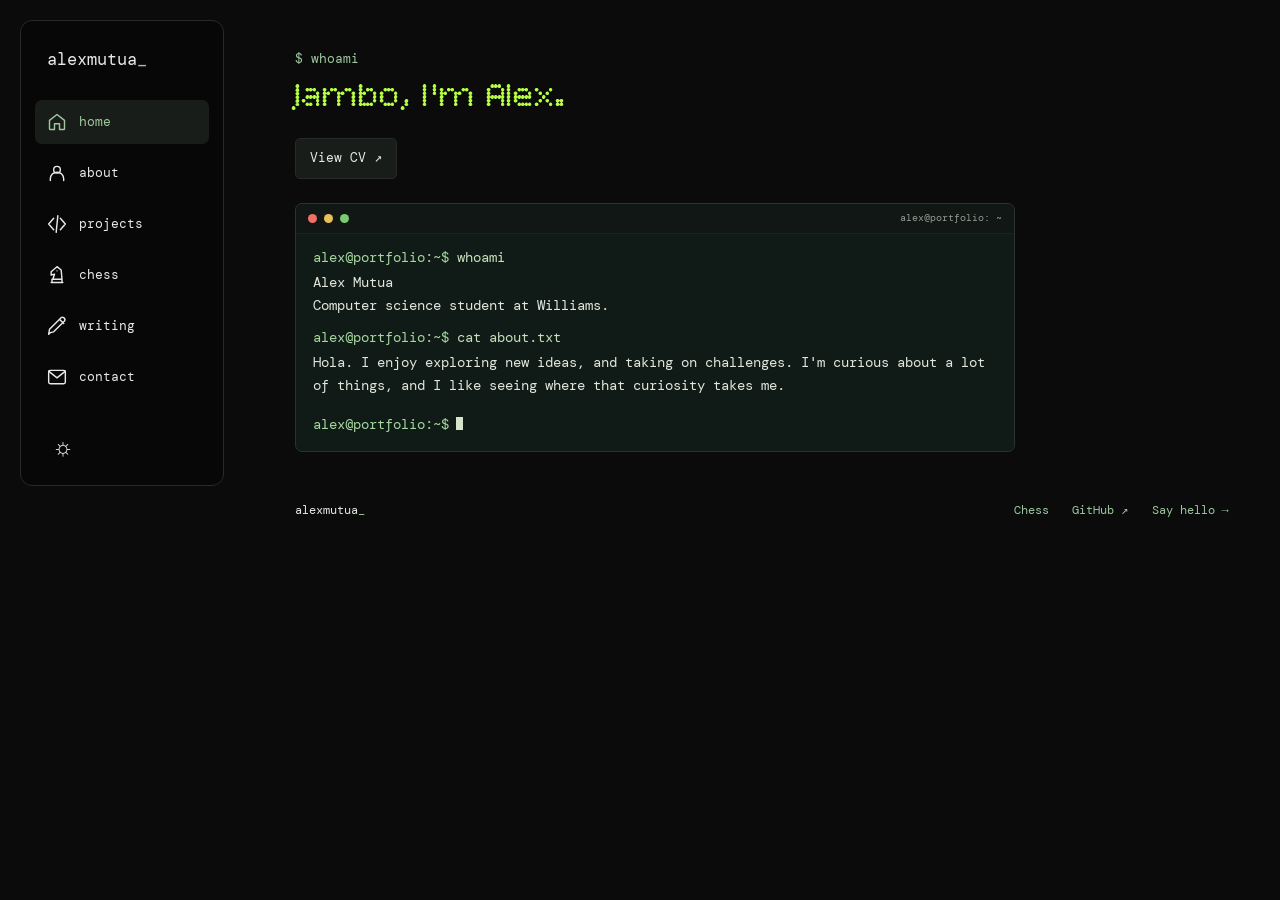
==== index.html @ 9ac50ad3 "Make pixel headings lime green across portfolio" ====
<!DOCTYPE html>
<html lang="en" data-theme="dark">
<head>
  <meta charset="UTF-8">
  <meta name="viewport" content="width=device-width, initial-scale=1">
  <title>Home · Alex Mutua</title>
  <link rel="stylesheet" href="/portfolio.css?v=20261120-sidebar">
  <link rel="stylesheet" href="/site-pages.css?v=20261023-layout">
  <script src="/portfolio.js?v=20261120-about" defer></script>
  <script src="/site-theme.js?v=20261120" defer></script>
  <script src="/site-navigation.js" defer></script>
  <link rel="stylesheet" href="/simple.css?v=20261120-lime">
</head>
<body class="layout-home">
<a class="skip-link" href="#main">Skip to content</a>
<header class="site-header wrap">
  <a class="wordmark" href="/">alexmutua<span>_</span></a>
  <button class="navigation-toggle" type="button" aria-expanded="false" aria-controls="site-navigation" hidden>Menu <span aria-hidden="true">☰</span></button>
  <nav id="site-navigation" aria-label="Main navigation">
    <a href="/" aria-current="page"><svg viewBox="0 0 24 24" width="20" height="20" fill="none" stroke="currentColor" stroke-width="1.7" stroke-linecap="round" stroke-linejoin="round" aria-hidden="true"><path d="m3 10 9-7 9 7v10a1 1 0 0 1-1 1h-5v-7H9v7H4a1 1 0 0 1-1-1Z"/></svg><span>home</span></a>
    <a href="/about/"><svg viewBox="0 0 24 24" width="20" height="20" fill="none" stroke="currentColor" stroke-width="1.7" stroke-linecap="round" stroke-linejoin="round" aria-hidden="true"><circle cx="12" cy="8" r="4"/><path d="M4 21v-2a8 8 0 0 1 16 0v2"/></svg><span>about</span></a>
    <a href="/projects/"><svg viewBox="0 0 24 24" width="20" height="20" fill="none" stroke="currentColor" stroke-width="1.7" stroke-linecap="round" stroke-linejoin="round" aria-hidden="true"><path d="m8 5-6 7 6 7m8-14 6 7-6 7m-3-17-2 20"/></svg><span>projects</span></a>
    <a href="/chess/"><svg viewBox="0 0 24 24" width="20" height="20" fill="none" stroke="currentColor" stroke-width="1.7" stroke-linecap="round" stroke-linejoin="round" aria-hidden="true"><path d="M5 21h14M6 17h12v4H6Zm1 0 2-6-4 1V8l7-6 5 4 1 11M12 7h.01"/></svg><span>chess</span></a>
    <a href="/writing/"><svg viewBox="0 0 24 24" width="20" height="20" fill="none" stroke="currentColor" stroke-width="1.7" stroke-linecap="round" stroke-linejoin="round" aria-hidden="true"><path d="m15 4 5 5M4 20l4-1L21 6a2 2 0 0 0-5-3L3 16l-1 6Z"/></svg><span>writing</span></a>
    <a href="/contact/"><svg viewBox="0 0 24 24" width="20" height="20" fill="none" stroke="currentColor" stroke-width="1.7" stroke-linecap="round" stroke-linejoin="round" aria-hidden="true"><rect x="2" y="4" width="20" height="16" rx="2"/><path d="m2 5 10 8L22 5"/></svg><span>contact</span></a>
  </nav>
  <button class="theme-toggle" type="button" aria-label="Switch to dark theme" aria-pressed="false" title="Switch theme"><span aria-hidden="true">☾</span></button>
</header>
<main id="main"><section class="hero" id="home" aria-labelledby="intro-heading">
<div class="hero-inner wrap">
<div class="intro"><p class="command">$ whoami</p><h1 id="intro-heading">Jambo, I'm Alex.</h1><div class="hero-links"><a class="primary-link" href="/assets/alex-mutua-cv.pdf" target="_blank" rel="noopener noreferrer" aria-label="View CV (PDF, opens in a new tab)">View CV ↗</a></div></div>
<div class="home-terminal">
<section class="terminal" aria-label="Interactive portfolio terminal">
<div class="terminal-bar" aria-hidden="true"><i></i><i></i><i></i><span>alex@portfolio: ~</span></div>
<div class="terminal-body">
<div id="terminal-history" role="log" aria-live="polite" aria-relevant="additions">
<p><span class="prompt">alex@portfolio:~$</span> whoami</p><p class="terminal-answer">Alex Mutua<br>Computer science student at Williams.</p>
<p><span class="prompt">alex@portfolio:~$</span> cat about.txt</p><p class="terminal-answer">Hola. I enjoy exploring new ideas, and taking on challenges. I'm curious about a lot of things, and I like seeing where that curiosity takes me.</p>
</div>
<form id="terminal-form" autocomplete="off"><label class="prompt" for="terminal-input">alex@portfolio:~$</label><span class="terminal-entry"><input id="terminal-input" name="command" aria-label="Terminal command" spellcheck="false" autocapitalize="off" maxlength="100"><span class="cursor" aria-hidden="true"></span></span></form>
</div></section>
</div>
</div>
</section>
</main>
<footer class="site-footer wrap"><a href="/">alexmutua<span>_</span></a><div><a href="/chess/">Chess</a><a href="https://github.com/alexprofmutua" target="_blank" rel="noreferrer">GitHub ↗</a><a href="/contact/">Say hello →</a></div></footer>
</body>
</html>
---- portfolio.css ----
@import url('https://fonts.googleapis.com/css2?family=DM+Mono:wght@400;500&family=Libre+Caslon+Display&display=swap');
:root{
  color-scheme:light;
  --paper:#f7f5f0;
  --ink:#15201d;
  --body:#343b38;
  --green:#286045;
  --line:#e3e2db;
  --tag:#eeece6;
  --container-home:1320px;
  --container-projects:1480px;
  --container-about:1200px;
  --container-chess:1360px;
  --container-writing:1200px;
  --container-contact:1040px;
  --container-detail:1200px;
  --container-reading:820px;
  --page-gutter:clamp(20px,4vw,64px);
  --reading-measure:72ch;
  --mono:'DM Mono','Courier New',monospace;
  --serif:'Libre Caslon Display',Georgia,serif
}
*{
  box-sizing:border-box
}
html{
  scroll-behavior:smooth;
  scroll-padding-top:28px
}
body{
  margin:0;
  background:var(--paper);
  color:var(--ink);
  font-family:var(--mono);
  font-size:14px;
  line-height:1.7
}
a{
  color:var(--green);
  text-decoration:none
}
a:hover{
  text-decoration:underline;
  text-underline-offset:5px
}
button,input{
  font:inherit
}
a:focus-visible,button:focus-visible,input:focus-visible{
  outline:2px solid var(--green);
  outline-offset:5px
}
button{
  cursor:pointer
}
h1,h2,h3,p,blockquote{
  margin:0
}
h1,h2{
  font-family:var(--serif);
  font-weight:400;
  line-height:1.12;
  letter-spacing:0
}
h3{
  font-size:14px;
  font-weight:500;
  line-height:1.5
}
.layout-home{--container-max:var(--container-home)}
.layout-projects{--container-max:var(--container-projects)}
.layout-about{--container-max:var(--container-about)}
.layout-chess{--container-max:var(--container-chess)}
.layout-writing{--container-max:var(--container-writing)}
.layout-contact{--container-max:var(--container-contact)}
.layout-project-detail{--container-max:var(--container-detail)}
.wrap,.layout-projects .page-shell{
  width:min(var(--container-max,var(--container-home)),calc(100% - var(--page-gutter) * 2));
  margin-inline:auto
}
.skip-link{
  position:fixed;
  top:8px;
  left:8px;
  transform:translateY(-160%);
  padding:10px;
  background:var(--paper);
  z-index:10
}
.skip-link:focus{
  transform:translateY(0)
}
.site-header{
  display:flex;
  align-items:center;
  gap:26px;
  height:76px
}
.wordmark{
  font-size:17px;
  color:var(--ink)
}
.wordmark span,.site-footer>a span{
  color:var(--green)
}
.site-header nav{
  display:flex;
  gap:27px;
  margin-left:auto;
  align-items:center;
  font-size:12px
}
.site-header nav a{
  color:var(--ink)
}
.site-header nav a[aria-current]{
  color:var(--green)
}
.theme-toggle{
  border:0;
  background:none;
  color:var(--ink);
  width:28px;
  height:32px;
  font-size:25px;
  padding:0;
  display:grid;
  place-items:center
}
.hero{
  position:relative;
  isolation:isolate;
  min-height:475px;
  overflow:hidden
}
.hero-inner{
  display:grid;
  grid-template-columns:1.12fr 1fr;
  gap:70px;
  padding-top:29px;
  padding-bottom:150px;
  align-items:center
}
.command,.section-label{
  color:var(--green);
  font-size:13px
}
.command{
  margin-bottom:8px
}
h1{
  font-size:76px;
  white-space:nowrap
}
.intro-copy{
  font-size:19px;
  line-height:1.55;
  max-width:440px;
  margin-top:15px;
  color:var(--body)
}
.hero-links{
  display:flex;
  align-items:center;
  gap:32px;
  margin-top:29px;
  font-size:13px
}
.hero-links a{
  white-space:nowrap
}
.primary-link{
  background:#11291e;
  color:#fff;
  padding:12px 22px;
  border:1px solid #122f20;
  border-radius:5px
}
.primary-link:hover{
  background:#244936;
  text-decoration:none
}
.terminal{
  background:#101a16;
  border:1px solid #28352e;
  border-radius:7px;
  box-shadow:0 12px 26px #12281c26;
  overflow:hidden;
  color:#c5e0bb;
  min-width:0;
  align-self:start;
  font-size:12px;
  line-height:1.65
}
.terminal-bar{
  height:30px;
  border-bottom:1px solid #ffffff0c;
  display:flex;
  align-items:center;
  gap:7px;
  padding:0 12px;
  background:#101714
}
.terminal-bar i{
  height:9px;
  width:9px;
  border-radius:50%;
  background:#ef7065
}
.terminal-bar i:nth-child(2){
  background:#e8c05b
}
.terminal-bar i:nth-child(3){
  background:#78cb71
}
.terminal-bar>span{
  margin-left:auto;
  color:#8f9d93;
  font-size:10px
}
.terminal-body{
  padding:12px 17px 15px
}
.terminal-answer{
  color:#e2e6dc;
  margin:2px 0 9px
}
.prompt{
  color:#a4d79f
}
.terminal-files{
  color:#96cabe;
  margin:2px 0 9px
}
#terminal-history{
  max-height:244px;
  overflow:auto;
  scrollbar-width:thin
}
#terminal-form{
  display:flex;
  align-items:center;
  gap:7px;
  margin-top:7px
}
#terminal-form label{
  white-space:nowrap
}
.terminal-entry{
  position:relative;
  flex:1;
  min-width:0
}
#terminal-input{
  display:block;
  width:100%;
  border:0;
  background:transparent;
  color:#e2e6dc;
  padding:0;
  outline-offset:2px;
  caret-color:#e2e6dc
}
.cursor{
  position:absolute;
  left:0;
  top:4px;
  width:7px;
  height:13px;
  background:#d5e5cc;
  pointer-events:none;
  animation:blink 1.15s steps(1) infinite
}
#terminal-input:focus+.cursor,#terminal-input.has-value+.cursor{
  display:none
}
@keyframes blink{
  50%{
    opacity:0
  }
}
.mountain-scene{
  position:absolute;
  bottom:0;
  left:0;
  right:0;
  height:190px;
  background:url('assets/mountain-panorama.png') center 75%/cover no-repeat;
  z-index:-1;
  mix-blend-mode:multiply
}
.section{
  padding:34px 0 37px;
  border-bottom:1px solid var(--line)
}
.section-label{
  margin-bottom:11px
}
h2{
  font-size:39px
}
.about{
  display:grid;
  grid-template-columns:1.42fr 1fr;
  gap:66px;
  padding-top:34px
}
.about-copy h2{
  max-width:560px
}
.about-copy>p:not(.section-label),.writing>div>p:not(.section-label){
  margin-top:22px;
  color:var(--body);
  line-height:1.8;
  max-width:575px
}
.text-link{
  display:inline-block;
  margin-top:24px;
  font-size:13px
}
.interests{
  margin-top:23px;
  border-left:1px solid var(--line);
  padding-left:47px;
  display:grid;
  gap:21px
}
.interest{
  display:grid;
  grid-template-columns:26px 1fr;
  gap:22px
}
.interest-icon{
  font-size:18px;
  line-height:1.35;
  color:var(--green)
}
.chess-icon{
  font-size:28px
}
.interest p{
  font-size:12px;
  line-height:1.65;
  margin-top:4px;
  color:var(--body)
}
.interest a{
  font-size:11px;
  display:inline-block;
  margin-top:4px
}
.section-heading{
  display:flex;
  align-items:center;
  justify-content:space-between;
  gap:20px;
  margin-bottom:25px
}
.section-heading>a{
  font-size:12px;
  white-space:nowrap
}
.project-list{
  display:grid;
  grid-template-columns:repeat(3,minmax(0,1fr));
  gap:20px
}
.project{
  min-width:0;
  padding-right:20px;
  border-right:1px solid var(--line)
}
.project:last-child{
  padding-right:0;
  border-right:0
}
.project-image{
  display:flex;
  height:114px;
  align-items:center;
  background:#111c17;
  border:1px solid #273c31;
  border-radius:5px;
  overflow:hidden
}
.project-image img{
  width:100%;
  height:100%;
  object-fit:cover;
  object-position:top;
  transition:opacity .2s
}
.terminal-preview img{
  height:auto;
  object-fit:contain
}
.project-image:hover img{
  opacity:.85
}
.project h3{
  margin:10px 6px 4px
}
.project h3 a{
  display:flex;
  justify-content:space-between;
  gap:8px;
  color:var(--ink)
}
.project h3 span{
  color:var(--green);
  font-size:19px;
  line-height:1
}
.project>p{
  font-size:12px;
  line-height:1.7;
  margin:0 6px;
  color:var(--body)
}
.tags{
  display:flex;
  flex-wrap:wrap;
  gap:7px;
  padding:0;
  margin:12px 6px 0;
  list-style:none
}
.tags li{
  background:var(--tag);
  border-radius:12px;
  font-size:10px;
  padding:0 8px;
  color:var(--body)
}
.writing{
  display:grid;
  grid-template-columns:1.8fr 1fr;
  gap:55px;
  padding-top:27px;
  padding-bottom:33px
}
.writing h2{
  font-size:38px
}
.writing>div>p:not(.section-label){
  margin-top:16px
}
.writing .text-link{
  margin-top:12px
}
.writing blockquote{
  align-self:center;
  border-left:1px solid var(--green);
  padding:0 0 0 32px
}
.writing blockquote p{
  font-family:var(--serif);
  font-size:29px;
  font-style:italic;
  line-height:1.3
}
.writing cite{
  display:block;
  margin-top:15px;
  color:#69746b;
  font-size:11px;
  font-style:normal
}
.site-footer{
  display:flex;
  align-items:center;
  justify-content:space-between;
  padding-block:24px 30px;
  font-size:11px
}
.site-footer>a{
  color:var(--ink)
}
.site-footer>div{
  display:flex;
  gap:23px
}
html[data-theme='dark']{
  color-scheme:dark;
  --paper:#131a16;
  --ink:#e9ede5;
  --body:#bac5b9;
  --green:#a4c7a4;
  --line:#2c382f;
  --tag:#253028
}
html[data-theme='dark'] .mountain-scene{
  opacity:.28;
  mix-blend-mode:luminosity
}
html[data-theme='dark'] .primary-link{
  border-color:#54715a;
  background:#243d2b
}
@media(min-width:1450px){
  .hero-inner{
    padding-top:44px;
    padding-bottom:165px
  }
  .hero{
    min-height:500px
  }
}
@media(max-width:1000px){
  .hero-inner{
    gap:35px;
    grid-template-columns:1fr 1fr
  }
  h1{
    font-size:60px
  }
  .intro-copy{
    font-size:16px
  }
  .hero-links{
    gap:16px;
    font-size:11px
  }
  .primary-link{
    padding:11px 15px
  }
  .about{
    gap:35px
  }
  .interests{
    padding-left:28px
  }
  .interest{
    gap:12px
  }
  h2{
    font-size:34px
  }
  .writing{
    gap:30px
  }
  .writing h2{
    font-size:34px
  }
  .project h3{
    font-size:12px
  }
}
@media(max-width:720px){
  .site-header{
    height:auto;
    min-height:72px;
    flex-wrap:wrap;
    gap:12px;
    padding-top:16px;
    padding-bottom:12px
  }
  .site-header nav{
    order:3;
    width:100%;
    justify-content:space-between;
    gap:8px;
    font-size:11px
  }
  .theme-toggle{
    margin-left:auto
  }
  .hero-inner{
    grid-template-columns:1fr;
    gap:30px;
    padding-top:30px;
    padding-bottom:123px
  }
  .hero{
    min-height:0
  }
  h1{
    font-size:60px;
    white-space:normal
  }
  .intro-copy{
    font-size:17px;
    max-width:430px
  }
  .hero-links{
    gap:24px;
    font-size:12px;
    margin-top:24px
  }
  .terminal{
    width:100%;
    max-width:460px;
    min-height:275px
  }
  .terminal-body{
    font-size:12px
  }
  .mountain-scene{
    height:120px
  }
  .about{
    grid-template-columns:1fr;
    gap:25px
  }
  .interests{
    margin:0;
    padding-left:0;
    border:0;
    gap:20px
  }
  .interest{
    grid-template-columns:28px 1fr;
    gap:14px
  }
  .about-copy>p:not(.section-label){
    margin-top:17px
  }
  .section{
    padding-block:30px
  }
  h2,.writing h2{
    font-size:34px
  }
  .section-heading{
    align-items:start;
    flex-direction:column;
    gap:10px;
    margin-bottom:20px
  }
  .project-list{
    grid-template-columns:1fr;
    gap:25px
  }
  .project{
    padding:0 0 24px;
    border:0;
    border-bottom:1px solid var(--line)
  }
  .project:last-child{
    padding:0;
    border:0
  }
  .project-image{
    height:160px
  }
  .project h3{
    font-size:15px
  }
  .project>p{
    font-size:13px
  }
  .tags{
    margin-top:10px
  }
  .writing{
    grid-template-columns:1fr;
    gap:30px
  }
  .writing blockquote{
    padding-left:22px;
    max-width:370px
  }
  .site-footer{
    gap:15px;
    flex-wrap:wrap
  }
}
@media(prefers-reduced-motion:reduce){
  html{
    scroll-behavior:auto
  }
  *,*::before,*::after{
    animation:none!important;
    transition:none!important
  }
  .cursor{
    opacity:1
  }
}

/* Portfolio sidebar, shared by every published route. */
.skip-link { z-index: 30; }
.site-header nav a {
  display: flex;
  align-items: center;
  gap: 12px;
  min-height: 44px;
  border-radius: 7px;
  padding: 10px 12px;
}
.site-header nav svg { flex: 0 0 20px; }
.site-header nav a:hover { background: var(--tag); text-decoration: none; }
.site-header nav a[aria-current="page"] { background: var(--tag); color: var(--green); }
.navigation-toggle {
  color: var(--ink);
  background: none;
  border: 1px solid var(--line);
  border-radius: 6px;
  padding: 9px 12px;
  min-height: 44px;
  display: flex;
  align-items: center;
  gap: 10px;
}
.navigation-toggle[hidden] { display: none; }
.site-header .theme-toggle { width: 44px; height: 44px; }
@media (min-width: 1101px) {
  body { padding-left: 244px; }
  .site-header.wrap {
    position: fixed;
    inset: 20px auto auto 20px;
    z-index: 20;
    width: 204px;
    height: auto;
    max-height: calc(100dvh - 40px);
    overflow-y: auto;
    margin: 0;
    padding: 24px 14px 16px;
    display: flex;
    flex-direction: column;
    align-items: stretch;
    gap: 26px;
    border: 1px solid var(--line);
    border-radius: 12px;
    background: var(--paper);
  }
  .site-header .wordmark { padding-inline: 12px; }
  .site-header nav {
    display: flex;
    flex-direction: column;
    align-items: stretch;
    gap: 7px;
    margin: 0;
    font-size: 13px;
  }
  .site-header .theme-toggle { margin: 0 0 0 6px; }
  .site-header .navigation-toggle { display: none; }
  .layout-home .hero-inner { padding-top: 64px; gap: 36px; }
  .layout-home .hero h1 { font-size: clamp(44px, 4.7vw, 76px); }
}
@media (max-width: 1100px) {
  .site-header.wrap {
    height: auto;
    min-height: 76px;
    display: flex;
    flex-wrap: wrap;
    align-items: center;
    gap: 12px;
    padding-block: 12px;
  }
  .site-header .wordmark { margin-right: auto; }
  .site-header .theme-toggle { margin-left: 0; }
  .site-header nav {
    order: 3;
    width: 100%;
    margin: 0;
    display: grid;
    grid-template-columns: repeat(3, minmax(0, 1fr));
    gap: 4px;
    padding-block: 8px;
    border-top: 1px solid var(--line);
  }
  .site-header nav a { font-size: 12px; }
  .navigation-ready .site-header nav[hidden] { display: none; }
}
@media (max-width: 420px) {
  .site-header nav { grid-template-columns: repeat(2, minmax(0, 1fr)); }
}
---- simple.css ----
@font-face {
  font-family: 'Bitcount Prop Single';
  src: url('/assets/fonts/bitcount-prop-single-latin.woff2') format('woff2');
  font-weight: 400;
  font-style: normal;
  font-display: swap;
}
/* Quiet, list-based pages using the existing navigation and content. */
html[data-theme='dark'] {
  --paper: #0b0b0b;
  --ink: #e8e8e6;
  --body: #bdbfba;
  --green: #9dc79f;
  --line: #272a27;
  --tag: #191d19;
}
:root { --heading: 'Bitcount Prop Single', var(--mono); --serif: var(--heading); }
body { font-size: 14px; }
.sr-only { position: absolute; width: 1px; height: 1px; padding: 0; margin: -1px; overflow: hidden; clip-path: inset(50%); white-space: nowrap; border: 0; }
h1, h2, h3, h4, h5, h6 { font-family: var(--heading); font-weight: 400; }
.page-main, .project-detail { padding-top: 40px; }
.page-title, .page-hero h1, .project-detail h1, .projects-heading h1 { font-size: 28px; line-height: 1.4; }
.about-page h2, .project-detail section h2, .writing-page .currently-exploring h2,
.writing-page .writing-archive > h2, .article-page .article-body h2,
.replay-heading h2, .section h2 { font-size: 20px; line-height: 1.5; }
.about-page .page-hero, .chess-page .page-hero { display: block; margin-bottom: 28px; }
.layout-home .hero { min-height: 0; }
.layout-home .hero-inner { display: block; padding-block: 48px 28px; }
.layout-home .hero h1 { font-size: 36px; white-space: normal; }
.hero-links { margin-top: 20px; }
.primary-link, html[data-theme='dark'] .primary-link {
  display: inline-block;
  padding: 8px 14px;
  background: var(--tag);
  border-color: var(--line);
  color: var(--ink);
}
.home-terminal { margin-top: 24px; max-width: 720px; }
.home-terminal .terminal { margin-top: 10px; box-shadow: none; font-size: 14px; }
.section { padding-block: 26px; }
.section-heading { align-items: baseline; flex-wrap: wrap; gap: 8px 20px; margin-bottom: 12px; }
.section-label { font-size: 12px; }
.home-featured .project-list { display: block; }
.home-featured .project { padding: 16px 0; border: 0; }
.home-featured .project + .project { border-top: 1px solid var(--line); }
.home-featured .project-image { display: none; }
.home-featured .project h3 { margin: 0 0 8px; font-size: 16px; }
.home-featured .project p { margin: 0; }
.home-featured .tags li { background: transparent; padding: 0; }
.project-windows { display: block; }
.project-window { border: 0; border-radius: 0; background: transparent; overflow: visible; }
.project-window + .project-window { border-top: 1px solid var(--line); }
.project-window .window-bar, .project-window .window-preview { display: none; }
.project-window .window-content { display: block; padding: 22px 0; }
.project-window .window-copy { gap: 5px; }
.project-window .window-copy h2 { font-size: 19px; line-height: 1.5; }
.project-window .project-summary { margin-top: 10px; color: var(--body); }
.project-window .window-footer { margin-top: 10px; gap: 8px; }
.project-window .project-kind { color: var(--body); }
.project-technologies { font-size: 12px; }
.detail-screenshot { max-width: 900px; }
.project-detail .detail-summary { font-size: 15px; }
.detail-github { margin-bottom: 20px; }
.project-detail section h3 { font-size: 15px; }
.writing-page .currently-exploring ul { grid-template-columns: 1fr; }
.writing-page .writing-entry h3, .writing-page .writing-entry--featured h3 { font-size: 20px; }
.writing-page .page-lead, .article-page .article-description { font-size: 14px; }
.article-page .article-header h1 { font-size: 28px; }
.chess-page .replay-main { width: 80%; max-width: 420px; margin-inline: auto; }
.chess-page .chess-quote { margin-block: 20px; font-size: 14px; max-width: 70ch; }
.site-header.wrap { box-shadow: none; }
.site-footer { font-size: 12px; }
@media (min-width: 1101px) {
  html[data-theme='dark'] .site-header.wrap { background: #070707; }
  .layout-home .hero-inner { padding-top: 48px; }
}
@media (max-width: 640px) {
  .page-main, .project-detail { padding-top: 24px; }
  .layout-home .hero-inner { padding-top: 28px; }
  .layout-home .hero h1 { font-size: 29px; }
}

.chess-page .game-group h4, .projects-page .card-kicker, .projects-page .stack-row h3, .writing-page .writing-entry h3 { font-family: var(--heading); font-weight: 400; }

/* Compact rows throughout the portfolio. */
.page-main h1, .project-detail h1, .projects-heading h1,
.chess-page .page-hero h1, .article-page .article-header h1 { font-size: 28px; }
.projects-page .stack-row { display: flex; flex-wrap: wrap; gap: 4px 14px; padding-block: 5px; border: 0; }
.projects-page .stack-row h3 { font-size: 15px; }
.projects-page .stack-icon-list, .projects-page .stack-text-list { font-size: 13px; gap: 4px 12px; }
.projects-page .stack-panel { margin-bottom: 24px; }
.projects-heading { margin-bottom: 8px; }
.project-window + .project-window { border: 0; }
.project-window .window-content { padding-block: 8px; font-size: 13px; line-height: 1.8; }
.project-window .window-copy, .project-window .window-copy h2,
.project-window .project-summary, .project-window .window-footer,
.project-window .project-technologies, .project-window .project-actions { display: inline; margin: 0; }
.project-window .window-copy h2 { font-size: 18px; }
.project-window .project-kind { display: none; }
.project-window .project-summary::before,
.project-window .window-footer::before,
.project-window .project-actions::before { content: ' · '; color: var(--green); }
.project-window .project-summary { max-width: none; font-size: 13px; line-height: inherit; }
.project-window .project-technologies, .project-window .project-actions { font-size: 12px; }
.project-window .project-actions a + a { margin-left: 12px; }
.project-window .window-copy h2 { margin-right: 4px; }
.project-detail > p { margin-top: 8px; font-size: 13px; }
.project-detail .detail-summary { font-size: 14px; }
.project-detail .back-link { margin-bottom: 18px; }
.project-detail .detail-github { margin-block: 10px 16px; font-size: 13px; }
.project-detail section { border: 0; padding-block: 12px; }
.project-detail section h2 { font-size: 20px; margin-bottom: 8px; }
.project-detail section h3 { font-size: 17px; margin-block: 12px 5px; }
.project-detail section p, .project-detail section li { font-size: 13px; line-height: 1.8; }
.project-detail section p + p { margin-top: 6px; }
.project-detail section li + li { margin-top: 3px; }
.project-detail .detail-stack > div, .project-detail .source-files div { display: flex; flex-wrap: wrap; gap: 4px 12px; padding-block: 3px; margin-bottom: 0; }
.project-detail .source-files { margin-top: 10px; }
.project-detail .detail-screenshot { display: inline-block; vertical-align: top; width: min(100%, 280px); margin: 8px 16px 8px 0; }
.project-detail .detail-screenshot img { border: 0; border-radius: 0; }
.project-detail .detail-screenshot figcaption { font-size: 11px; margin-top: 5px; }
.writing-page .writing-header .page-lead { margin-top: 10px; font-size: 13px; }
.writing-page .writing-archive { margin-top: 20px; }
.writing-page .writing-empty { border: 0; padding-block: 8px; }
.writing-page .currently-exploring, .writing-page .featured-writing { margin-top: 20px; }
.writing-page .currently-exploring > header { justify-content: flex-start; gap: 12px; margin-bottom: 5px; }
.writing-page .currently-exploring li { display: block; padding-block: 5px; border: 0; }
.writing-page .exploring-status::before { content: ' · '; }
.writing-page .writing-entry { padding-block: 8px; border: 0; }
.writing-page .writing-entry h3, .writing-page .writing-entry--featured h3 { display: inline; font-size: 19px; margin: 0; }
.writing-page .writing-description { display: inline; font-size: 13px; margin: 0; }
.writing-page .writing-description::before { content: ' · '; color: var(--green); }
.writing-page .article-byline { display: block; font-size: 11px; }
.article-page .article-back { margin-bottom: 16px; }
.article-page .article-description, .article-page .article-author { margin-top: 8px; }
.article-page .article-body { margin-top: 22px; font-size: 14px; line-height: 1.8; }
.article-page .article-body > * + * { margin-top: 12px; }
.article-page .article-body h2 { margin-top: 22px; font-size: 20px; }
.article-page .article-body h3 { margin-top: 18px; font-size: 18px; }
.article-page .article-footer { border: 0; margin-top: 22px; padding-top: 0; }
.contact-page .page-lead { margin-top: 10px; font-size: 13px; }
.contact-page .contact-links { margin-top: 20px; }
.contact-page .contact-links > div, .contact-page .contact-links > .contact-email {
  display: flex; flex-wrap: wrap; align-items: baseline; gap: 4px 14px; padding-block: 6px; border: 0;
}
.contact-page .contact-links dt { padding: 0; font-size: 13px; }
.contact-page .contact-links dd { flex: 1; min-width: 0; font-size: 13px; }
.contact-page .email-address { font-size: 13px; }
.contact-page .email-actions { display: inline-flex; gap: 8px; margin: 0 0 0 10px; }
.contact-page .send-email, .contact-page .copy-email { min-height: 36px; padding: 4px 8px; font-size: 12px; }
.contact-page .copy-email-status { min-height: 0; margin: 2px 0 0; }
.contact-page .contact-icon { width: 16px; height: 16px; }
.chess-page .page-hero { margin-bottom: 20px; }
.chess-page .chess-quote { font-size: 14px; line-height: 1.8; }
.chess-page .chess-quote p { font-size: inherit; line-height: inherit; }
.chess-page .replay-section { border: 0; padding-top: 12px; }
.chess-page .replay-heading { margin-bottom: 10px; }
.chess-page .replay-heading h2, .chess-page .game-list-panel > h3 { font-size: 20px; }
.chess-page .replay-sidebar { border: 0; padding-left: 18px; padding-top: 0; }
.chess-page .replay-details { border: 0; padding-top: 10px; }
.chess-page .game-list { padding: 0; }
.chess-page .game-list-item { display: block; padding: 6px 8px; border: 0; }
.chess-page .game-list-title, .chess-page .game-list-event, .chess-page .game-list-opening { display: inline; }
.chess-page .game-list-event::before, .chess-page .game-list-opening::before { content: ' · '; }
.site-footer { border: 0; padding-top: 20px; }
@media (max-width: 640px) {
  .contact-page .contact-links dd { flex-basis: 100%; }
  .contact-page .email-actions { margin-left: 0; margin-top: 5px; display: flex; }
  .chess-page .replay-sidebar { padding-left: 0; }
}

/* Lime accents for the pixel headings. */
:root { --heading-color: #476b00; }
html[data-theme='dark'] { --heading-color: #b6ff45; }
h1, h2, h3, h4, h5, h6,
.projects-page .card-kicker,
.projects-page .stack-row h3,
.writing-page .writing-entry h3,
.article-page .article-body h2,
.article-page .article-body h3,
.article-page .article-body h4,
.article-page .article-body h5,
.article-page .article-body h6,
.chess-page .game-group h4 { color: var(--heading-color); }
h1 a, h2 a, h3 a,
.writing-page .writing-entry h3 a { color: inherit; }
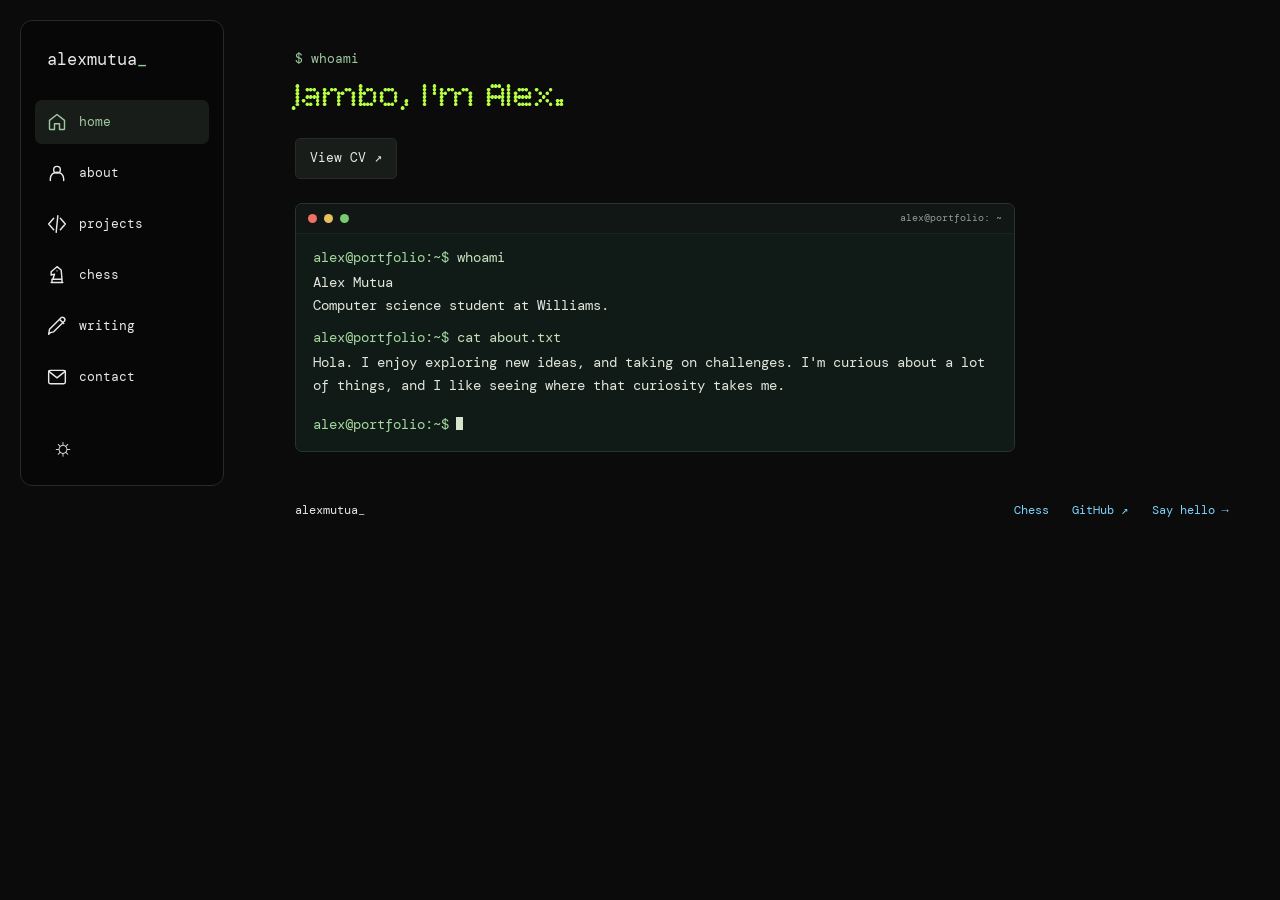
==== commit 9712277d: "Use sky blue for portfolio text links" ====
--- a/index.html
+++ b/index.html
@@ -9,7 +9,7 @@
   <script src="/portfolio.js?v=20261120-about" defer></script>
   <script src="/site-theme.js?v=20261120" defer></script>
   <script src="/site-navigation.js" defer></script>
-  <link rel="stylesheet" href="/simple.css?v=20261120-lime">
+  <link rel="stylesheet" href="/simple.css?v=20261120-blue-links">
 </head>
 <body class="layout-home">
 <a class="skip-link" href="#main">Skip to content</a>
--- a/simple.css
+++ b/simple.css
@@ -184,3 +184,14 @@
 .chess-page .game-group h4 { color: var(--heading-color); }
 h1 a, h2 a, h3 a,
 .writing-page .writing-entry h3 a { color: inherit; }
+
+/* Blue text links stay distinct from the lime headings. */
+:root { --link-color: #075985; }
+html[data-theme='dark'] { --link-color: #7dd3fc; }
+main a:any-link:not(.primary-link):not(.send-email),
+.site-footer div a:any-link { color: var(--link-color); }
+main a:any-link:hover, main a:any-link:focus-visible,
+.site-footer div a:any-link:hover, .site-footer div a:any-link:focus-visible {
+  text-decoration: underline;
+  text-underline-offset: 4px;
+}
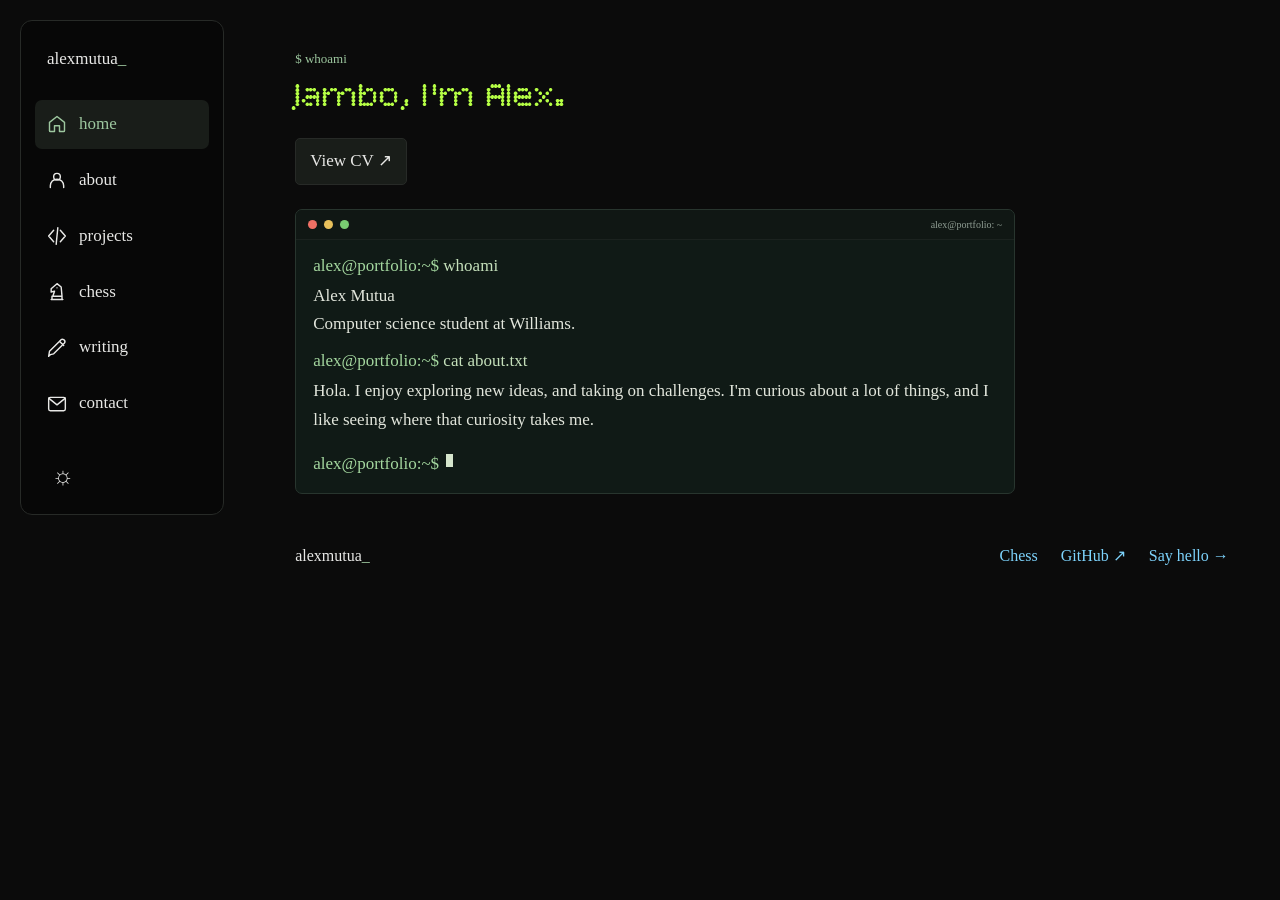
==== commit f935fb9e: "Improve list readability and use Times New Roman body text" ====
--- a/index.html
+++ b/index.html
@@ -9,7 +9,7 @@
   <script src="/portfolio.js?v=20261120-about" defer></script>
   <script src="/site-theme.js?v=20261120" defer></script>
   <script src="/site-navigation.js" defer></script>
-  <link rel="stylesheet" href="/simple.css?v=20261120-blue-links">
+  <link rel="stylesheet" href="/simple.css?v=20261120-reading">
 </head>
 <body class="layout-home">
 <a class="skip-link" href="#main">Skip to content</a>
--- a/simple.css
+++ b/simple.css
@@ -195,3 +195,48 @@
   text-decoration: underline;
   text-underline-offset: 4px;
 }
+
+/* A shared reading face; older components use the mono token for body text. */
+:root {
+  --text-font: 'Times New Roman', Times, serif;
+  --mono: var(--text-font);
+}
+body { font-family: var(--text-font); font-size: 18px; }
+.site-header nav a, .navigation-toggle, .primary-link { font-size: 17px; }
+.site-footer { font-size: 16px; }
+.home-terminal .terminal { font-size: 17px; }
+.projects-page .page-shell { max-width: 940px; }
+.projects-page .stack-row {
+  display: grid;
+  grid-template-columns: 175px minmax(0, 1fr);
+  align-items: baseline;
+  gap: 6px 18px;
+  padding-block: 8px;
+}
+.projects-page .stack-icon-list, .projects-page .stack-text-list {
+  font-size: 17px;
+  gap: 6px 18px;
+}
+.projects-page .project-window .window-content { padding-block: 14px; font-size: 18px; }
+.projects-page .project-window .window-copy,
+.projects-page .project-window .window-copy h2,
+.projects-page .project-window .project-summary,
+.projects-page .project-window .window-footer { display: block; }
+.projects-page .project-window .window-copy h2 { margin: 0 0 4px; font-size: 20px; }
+.projects-page .project-window .project-summary {
+  max-width: 72ch;
+  font-size: 18px;
+  line-height: 1.55;
+  margin: 0 0 6px;
+}
+.projects-page .project-window .window-footer { font-size: 16px; line-height: 1.6; }
+.projects-page .project-window .project-technologies,
+.projects-page .project-window .project-actions { font-size: inherit; }
+.projects-page .project-window .project-technologies { margin-right: 16px; color: var(--body); }
+.projects-page .project-window .project-summary::before,
+.projects-page .project-window .window-footer::before,
+.projects-page .project-window .project-actions::before { content: none; }
+@media (max-width: 640px) {
+  .projects-page .stack-row { grid-template-columns: 1fr; gap: 4px; }
+  .projects-page .project-window .project-actions { display: block; }
+}
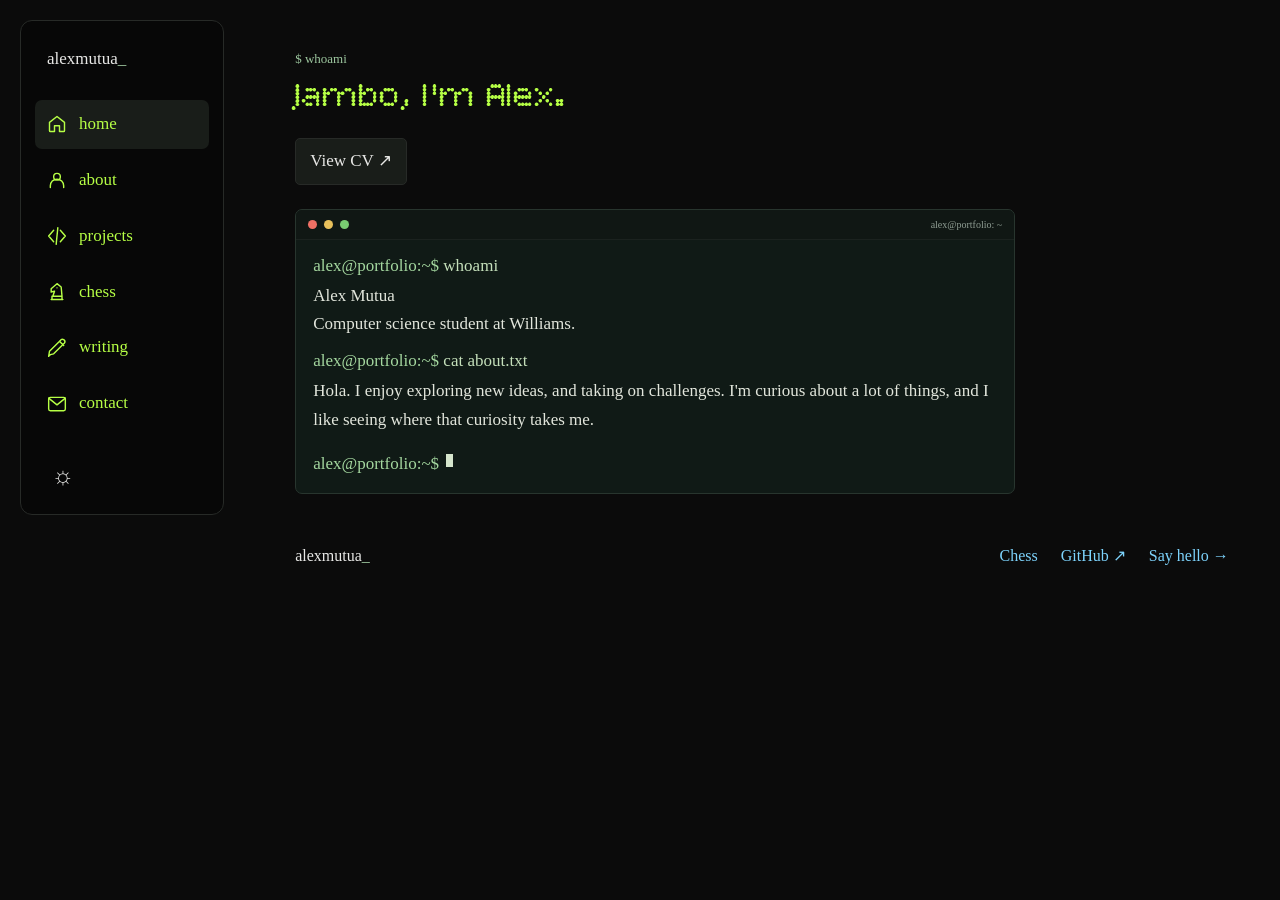
==== commit 6e314033: "Match navigation text to green heading accents" ====
--- a/index.html
+++ b/index.html
@@ -9,7 +9,7 @@
   <script src="/portfolio.js?v=20261120-about" defer></script>
   <script src="/site-theme.js?v=20261120" defer></script>
   <script src="/site-navigation.js" defer></script>
-  <link rel="stylesheet" href="/simple.css?v=20261120-reading">
+  <link rel="stylesheet" href="/simple.css?v=20261120-green-nav">
 </head>
 <body class="layout-home">
 <a class="skip-link" href="#main">Skip to content</a>
--- a/simple.css
+++ b/simple.css
@@ -205,7 +205,7 @@
 .site-header nav a, .navigation-toggle, .primary-link { font-size: 17px; }
 .site-footer { font-size: 16px; }
 .home-terminal .terminal { font-size: 17px; }
-.projects-page .page-shell { max-width: 940px; }
+.projects-page .page-shell { max-width: none; }
 .projects-page .stack-row {
   display: grid;
   grid-template-columns: 175px minmax(0, 1fr);
@@ -240,3 +240,6 @@
   .projects-page .stack-row { grid-template-columns: 1fr; gap: 4px; }
   .projects-page .project-window .project-actions { display: block; }
 }
+
+.site-header nav a,
+.site-header nav a[aria-current='page'] { color: var(--heading-color); }
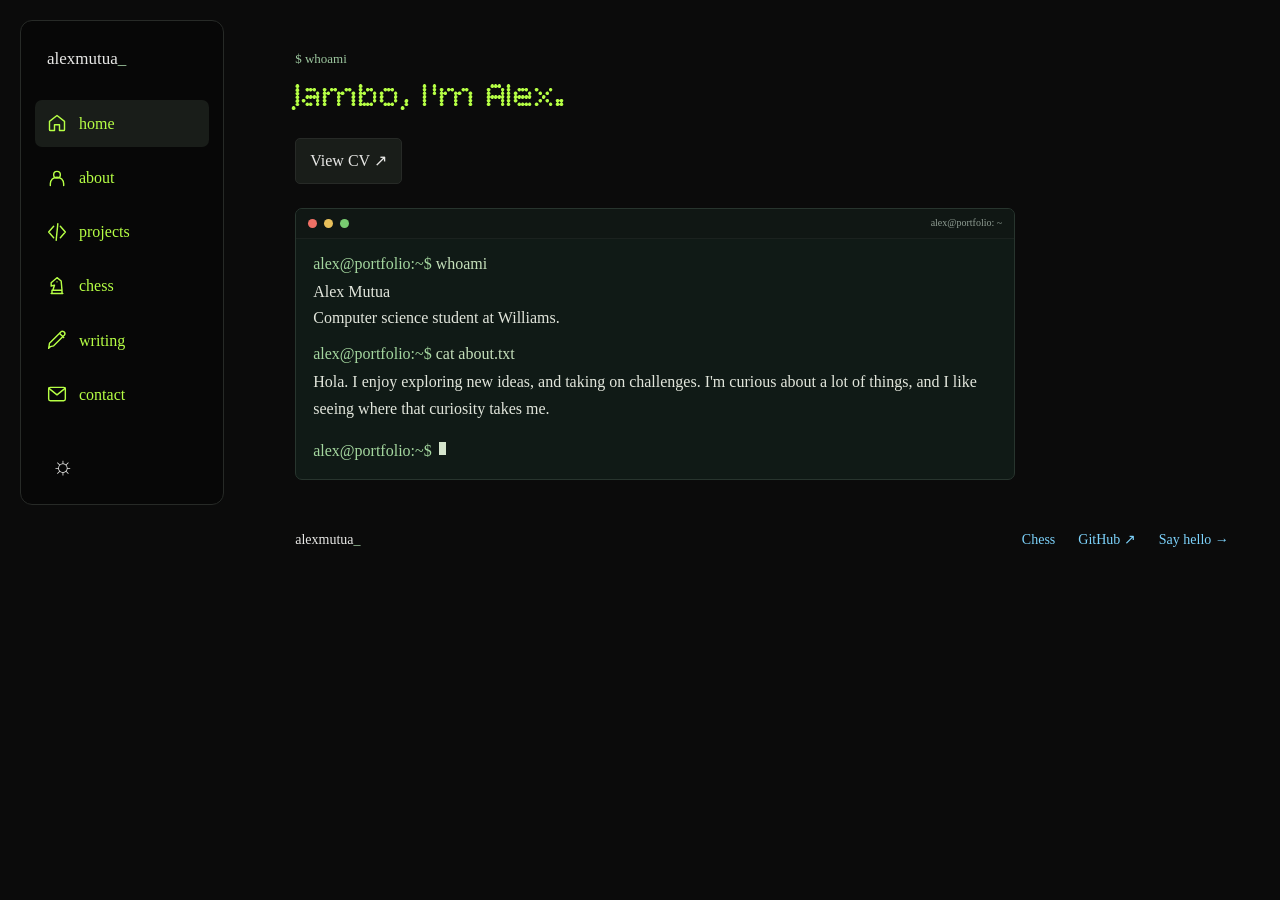
==== commit 772879fa: "Reduce body and navigation font sizes" ====
--- a/index.html
+++ b/index.html
@@ -9,7 +9,7 @@
   <script src="/portfolio.js?v=20261120-about" defer></script>
   <script src="/site-theme.js?v=20261120" defer></script>
   <script src="/site-navigation.js" defer></script>
-  <link rel="stylesheet" href="/simple.css?v=20261120-green-nav">
+  <link rel="stylesheet" href="/simple.css?v=20261121-font-size">
 </head>
 <body class="layout-home">
 <a class="skip-link" href="#main">Skip to content</a>
--- a/simple.css
+++ b/simple.css
@@ -201,10 +201,10 @@
   --text-font: 'Times New Roman', Times, serif;
   --mono: var(--text-font);
 }
-body { font-family: var(--text-font); font-size: 18px; }
-.site-header nav a, .navigation-toggle, .primary-link { font-size: 17px; }
-.site-footer { font-size: 16px; }
-.home-terminal .terminal { font-size: 17px; }
+body { font-family: var(--text-font); font-size: 16px; }
+.site-header nav a, .navigation-toggle, .primary-link { font-size: 16px; }
+.site-footer { font-size: 14px; }
+.home-terminal .terminal { font-size: 16px; }
 .projects-page .page-shell { max-width: none; }
 .projects-page .stack-row {
   display: grid;
@@ -214,10 +214,10 @@
   padding-block: 8px;
 }
 .projects-page .stack-icon-list, .projects-page .stack-text-list {
-  font-size: 17px;
+  font-size: 16px;
   gap: 6px 18px;
 }
-.projects-page .project-window .window-content { padding-block: 14px; font-size: 18px; }
+.projects-page .project-window .window-content { padding-block: 14px; font-size: 16px; }
 .projects-page .project-window .window-copy,
 .projects-page .project-window .window-copy h2,
 .projects-page .project-window .project-summary,
@@ -225,11 +225,11 @@
 .projects-page .project-window .window-copy h2 { margin: 0 0 4px; font-size: 20px; }
 .projects-page .project-window .project-summary {
   max-width: 72ch;
-  font-size: 18px;
+  font-size: 16px;
   line-height: 1.55;
   margin: 0 0 6px;
 }
-.projects-page .project-window .window-footer { font-size: 16px; line-height: 1.6; }
+.projects-page .project-window .window-footer { font-size: 14px; line-height: 1.6; }
 .projects-page .project-window .project-technologies,
 .projects-page .project-window .project-actions { font-size: inherit; }
 .projects-page .project-window .project-technologies { margin-right: 16px; color: var(--body); }
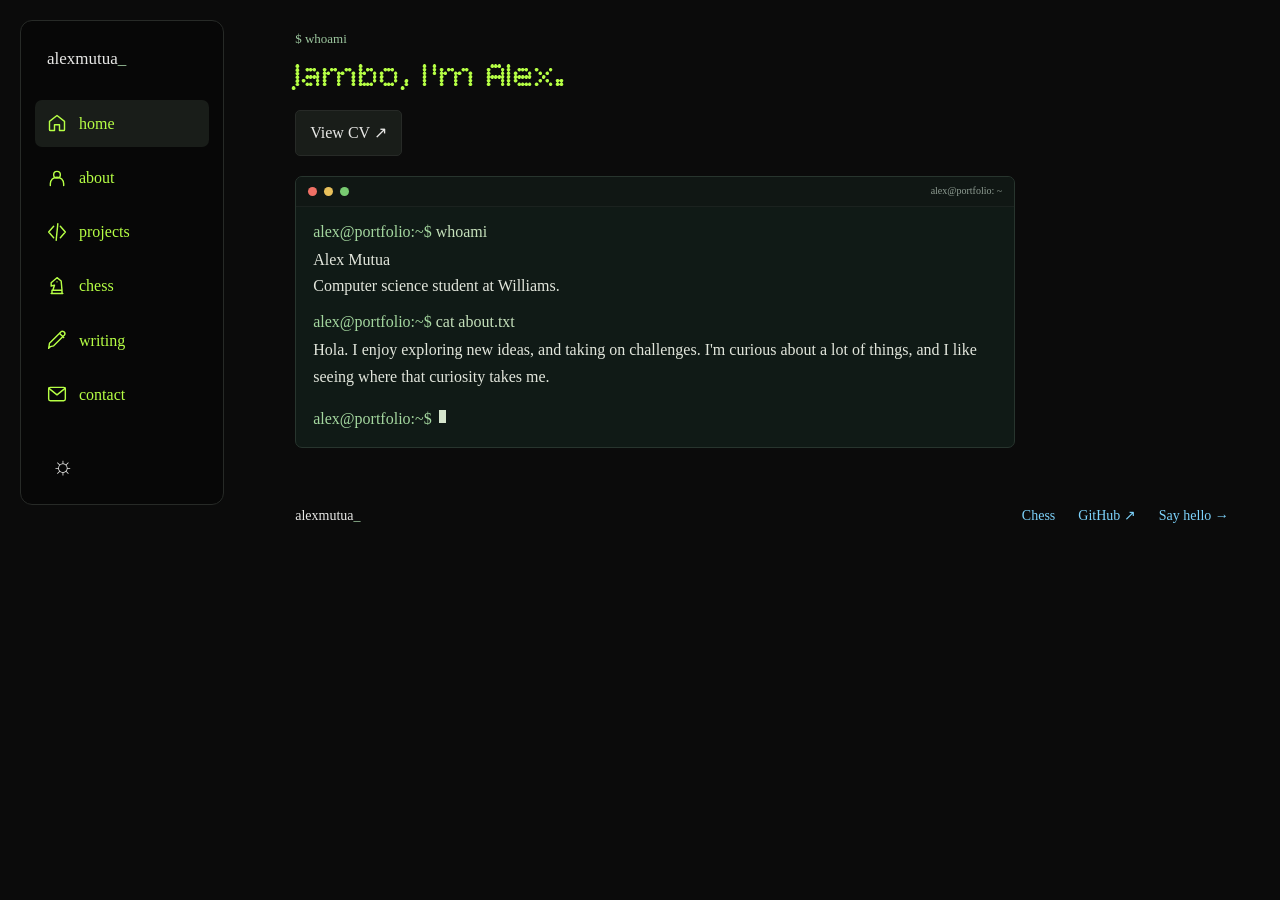
==== commit 2a62a43d: "Group page content and remove stretched layouts" ====
--- a/index.html
+++ b/index.html
@@ -9,7 +9,7 @@
   <script src="/portfolio.js?v=20261120-about" defer></script>
   <script src="/site-theme.js?v=20261120" defer></script>
   <script src="/site-navigation.js" defer></script>
-  <link rel="stylesheet" href="/simple.css?v=20261121-font-size">
+  <link rel="stylesheet" href="/simple.css?v=20261121-grouped-layout">
 </head>
 <body class="layout-home">
 <a class="skip-link" href="#main">Skip to content</a>
--- a/simple.css
+++ b/simple.css
@@ -243,3 +243,74 @@
 
 .site-header nav a,
 .site-header nav a[aria-current='page'] { color: var(--heading-color); }
+
+/* Keep the writing archive as readable as the other text pages. */
+.writing-page .writing-header .page-lead,
+.writing-page .writing-empty p,
+.writing-page .currently-exploring li,
+.writing-page .writing-description { font-size: 16px; line-height: 1.65; }
+.writing-page .section-label,
+.writing-page .currently-exploring header p,
+.writing-page .exploring-status,
+.writing-page .article-byline { font-size: 14px; }
+.writing-page .currently-exploring li { padding-block: 8px; }
+
+/* Let content set the page height and keep related information together. */
+body > main, body > .page-shell { flex: 0 1 auto; }
+.page-main, .project-detail { padding-bottom: 24px; }
+.writing-page, .contact-page { min-height: 0; }
+.site-footer { margin-top: 24px; padding-block: 12px 24px; }
+.layout-home .hero-inner { padding-block: 28px 20px; }
+.layout-home .hero-links { margin-top: 12px; }
+.layout-home .home-terminal { margin-top: 20px; }
+.projects-page .page-shell { margin-block: 28px 24px; }
+.projects-page .project-window .window-content { padding-block: 10px; }
+.project-detail .detail-summary { max-width: none; }
+.project-detail section { min-width: 0; }
+.project-detail .detail-stack > div,
+.project-detail .source-files div {
+  display: grid;
+  grid-template-columns: 130px minmax(0, 1fr);
+  gap: 4px 16px;
+}
+.writing-page .writing-entry h3,
+.writing-page .writing-entry--featured h3 { display: block; margin-bottom: 4px; }
+.writing-page .writing-description { display: block; }
+.writing-page .writing-description::before { content: none; }
+.writing-page .article-byline { margin-top: 4px; }
+.contact-page .contact-links > div,
+.contact-page .contact-links > .contact-email {
+  display: grid;
+  grid-template-columns: 110px minmax(0, 1fr);
+  gap: 6px 16px;
+  padding-block: 10px;
+}
+.contact-page .email-actions { display: flex; margin: 8px 0 0; }
+.chess-page .replay-layout { gap: 24px; }
+@media (min-width: 1101px) {
+  .projects-page .project-windows {
+    display: grid;
+    grid-template-columns: repeat(2, minmax(0, 1fr));
+    gap: 12px 36px;
+    align-items: start;
+  }
+  .project-detail {
+    display: grid;
+    grid-template-columns: repeat(2, minmax(0, 1fr));
+    gap: 8px 32px;
+    align-items: start;
+  }
+  .project-detail > :not(section),
+  .project-detail > section[aria-labelledby='screenshots-heading'] { grid-column: 1 / -1; }
+  .writing-page .currently-exploring ul {
+    grid-template-columns: repeat(2, minmax(0, 1fr));
+    gap: 0 32px;
+  }
+  .chess-page .game-list { max-height: 560px; overflow-y: auto; }
+}
+@media (max-width: 640px) {
+  .project-detail .detail-stack > div,
+  .project-detail .source-files div,
+  .contact-page .contact-links > div,
+  .contact-page .contact-links > .contact-email { grid-template-columns: 1fr; }
+}
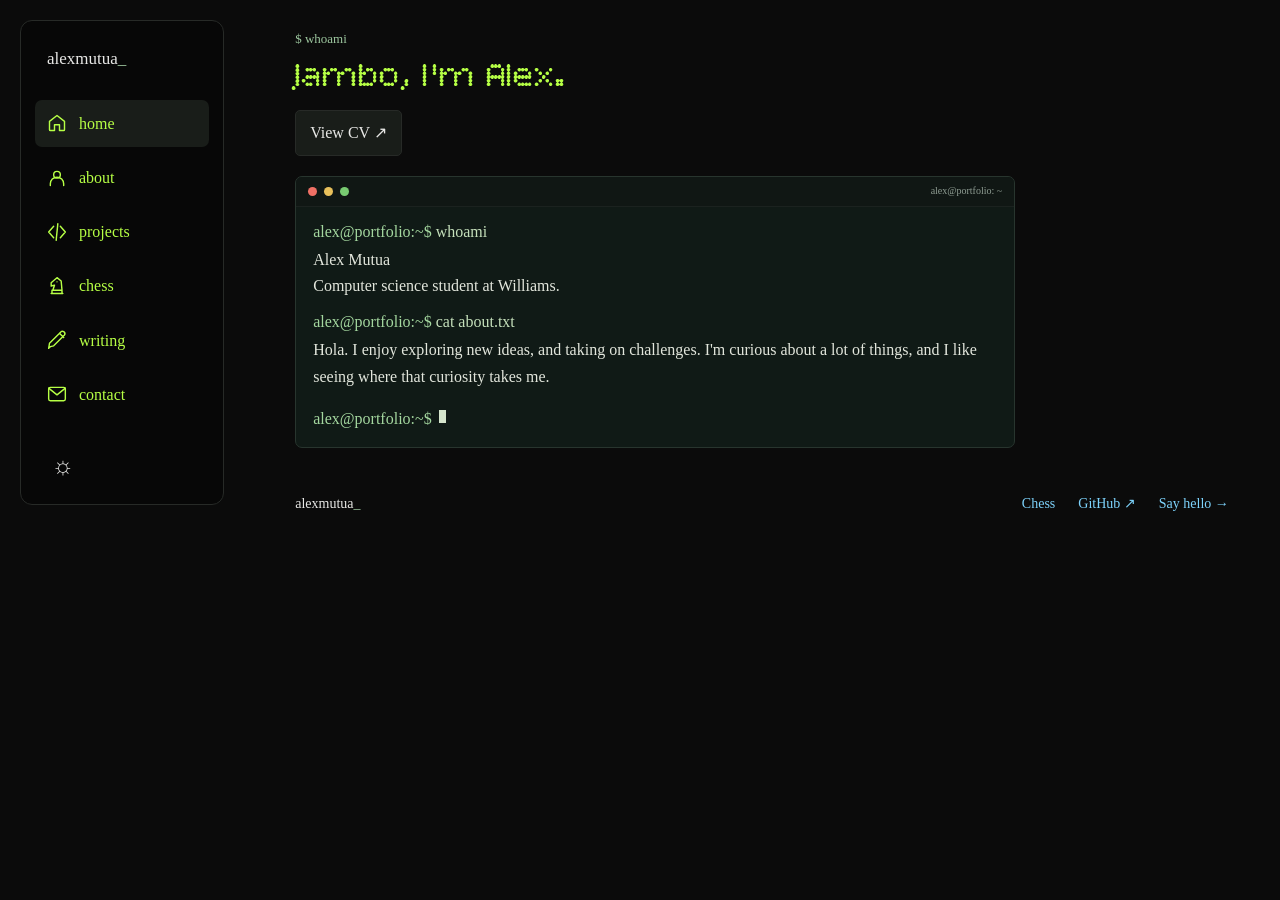
==== commit 1a4057c4: "Keep footer at the bottom of short and long pages" ====
--- a/index.html
+++ b/index.html
@@ -9,7 +9,7 @@
   <script src="/portfolio.js?v=20261120-about" defer></script>
   <script src="/site-theme.js?v=20261120" defer></script>
   <script src="/site-navigation.js" defer></script>
-  <link rel="stylesheet" href="/simple.css?v=20261121-grouped-layout">
+  <link rel="stylesheet" href="/simple.css?v=20261121-footer-bottom">
 </head>
 <body class="layout-home">
 <a class="skip-link" href="#main">Skip to content</a>
--- a/simple.css
+++ b/simple.css
@@ -259,7 +259,8 @@
 body > main, body > .page-shell { flex: 0 1 auto; }
 .page-main, .project-detail { padding-bottom: 24px; }
 .writing-page, .contact-page { min-height: 0; }
-.site-footer { margin-top: 24px; padding-block: 12px 24px; }
+body { min-height: 100dvh; }
+.site-footer { margin-top: auto; padding-block: 24px; flex-shrink: 0; }
 .layout-home .hero-inner { padding-block: 28px 20px; }
 .layout-home .hero-links { margin-top: 12px; }
 .layout-home .home-terminal { margin-top: 20px; }
